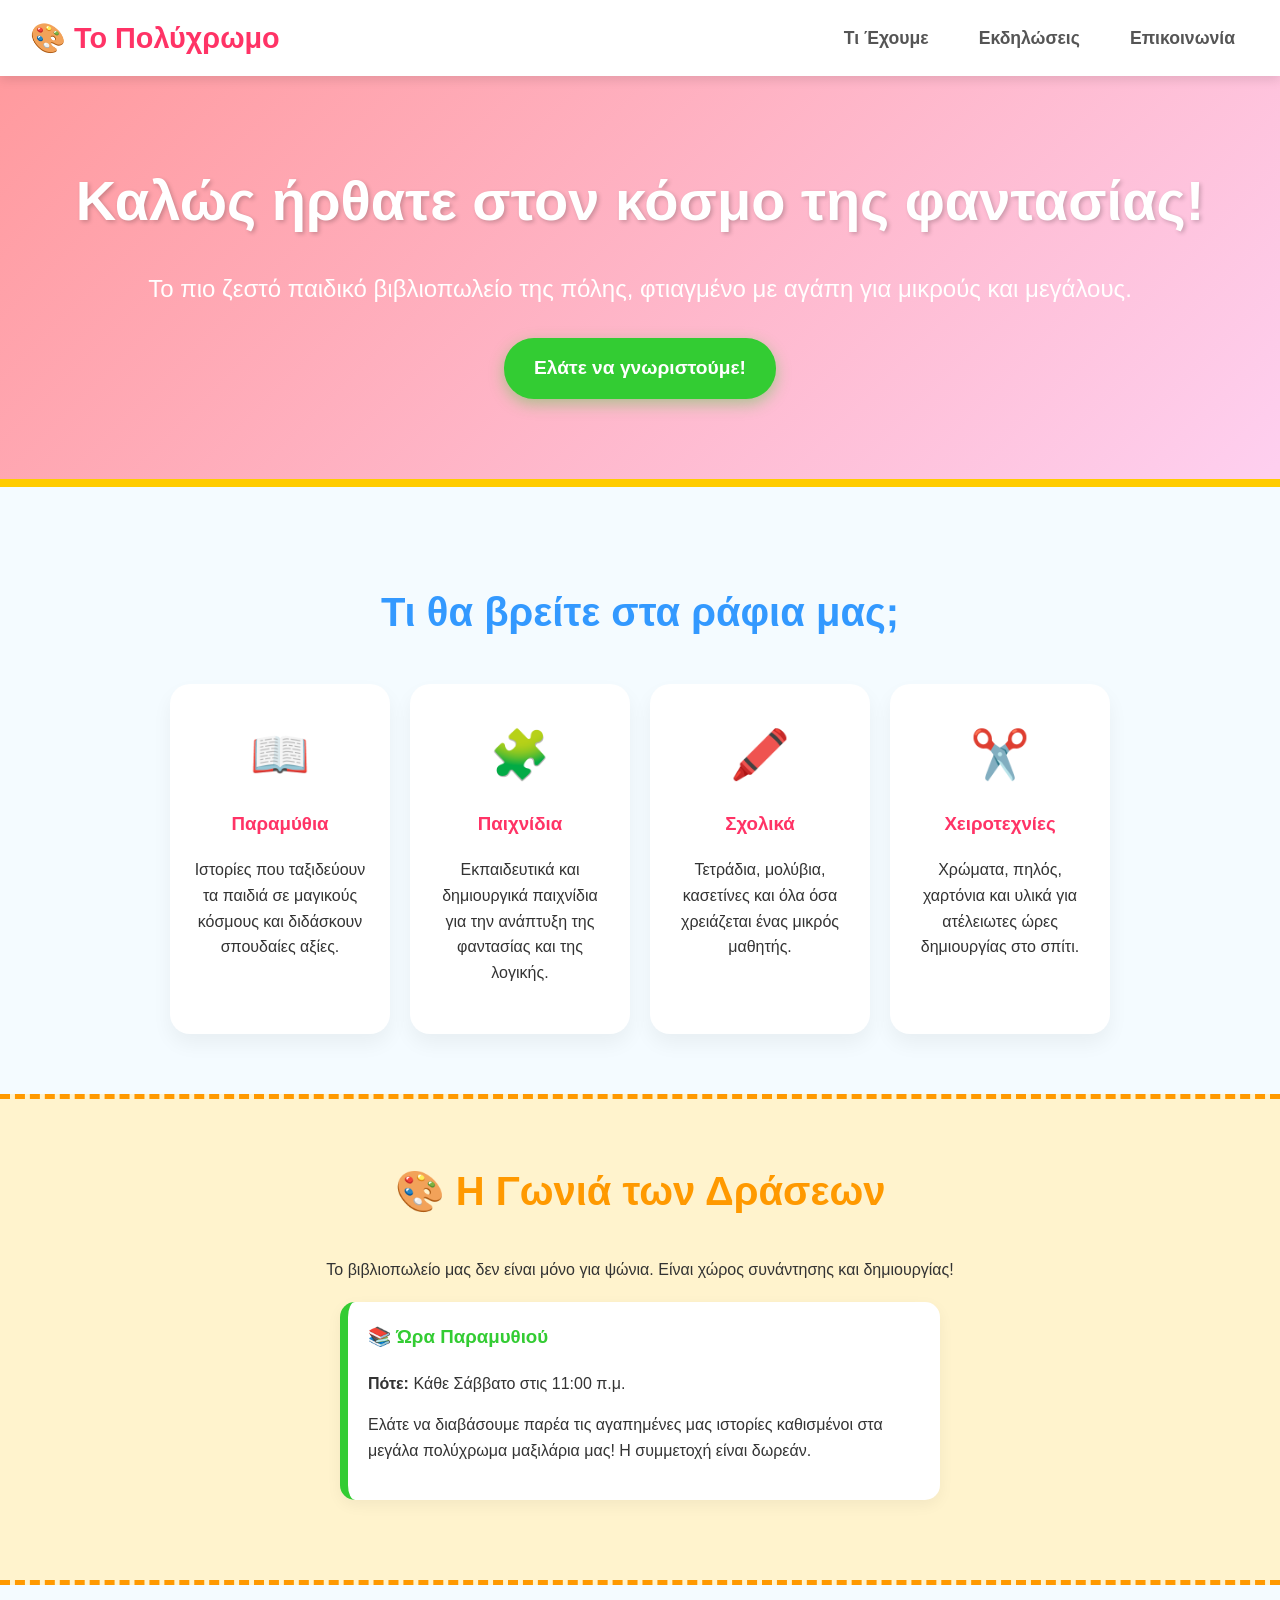
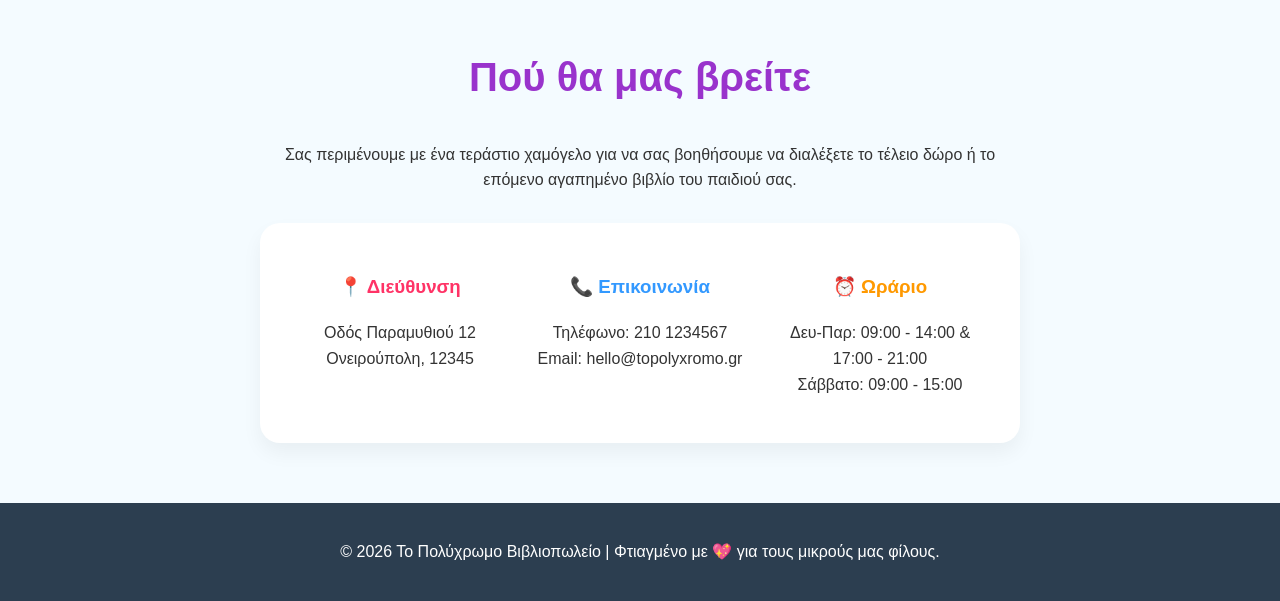
==== index.html @ a6769ed2 "Add files via upload" ====
<!DOCTYPE html>
<html lang="el">
<head>
    <meta charset="UTF-8">
    <meta name="viewport" content="width=device-width, initial-scale=1.0">
    <title>Το Πολύχρωμο - Ο Κόσμος του Παιδικού Βιβλίου</title>
    <style>
        /* --- Βασικές Ρυθμίσεις για όλες τις συσκευές --- */
        * {
            box-sizing: border-box; /* 2. Αποτρέπει τα στοιχεία από το να "ξεχειλώνουν" δεξιά λόγω padding */
        }

        html {
            scroll-behavior: smooth; /* Ομαλό σκρολάρισμα στα links */
        }
        
        body {
            font-family: 'Comic Sans MS', 'Chalkboard SE', sans-serif;
            background-color: #f4fbff;
            color: #333;
            margin: 0;
            padding: 0;
            line-height: 1.6;
        }

        /* --- Μενού Πλοήγησης (Sticky) --- */
        nav {
            background-color: #ffffff;
            padding: 15px 30px;
            display: flex;
            justify-content: space-between;
            align-items: center;
            box-shadow: 0 4px 10px rgba(0,0,0,0.1);
            position: sticky;
            top: 0;
            z-index: 1000;
        }

        .logo {
            font-size: 1.8em;
            font-weight: bold;
            color: #ff3366;
            text-decoration: none;
        }

        .nav-links {
            display: flex;
            gap: 20px;
            list-style: none;
            margin: 0;
            padding: 0;
        }

        .nav-links a {
            text-decoration: none;
            color: #555;
            font-size: 1.1em;
            font-weight: bold;
            padding: 8px 15px;
            border-radius: 20px;
            transition: all 0.3s ease;
        }

        .nav-links a:hover {
            background-color: #ffcc00;
            color: #fff;
            transform: translateY(-2px);
        }

        /* --- Κεντρική Οθόνη (Hero Section) --- */
        .hero {
            background: linear-gradient(135deg, #ff9a9e 0%, #fecfef 99%, #fecfef 100%);
            text-align: center;
            padding: 80px 20px;
            border-bottom: 8px solid #ffcc00;
        }

        .hero h1 {
            font-size: 3.5em;
            color: #fff;
            text-shadow: 2px 2px 4px rgba(0,0,0,0.2);
            margin-bottom: 10px;
            margin-top: 0;
        }

        .hero p {
            font-size: 1.5em;
            color: #fff;
            margin-bottom: 30px;
        }

        .btn {
            background-color: #33cc33;
            color: white;
            padding: 15px 30px;
            font-size: 1.2em;
            text-decoration: none;
            border-radius: 30px;
            font-weight: bold;
            box-shadow: 0 5px 15px rgba(51,204,51,0.4);
            transition: 0.3s;
            display: inline-block;
        }

        .btn:hover {
            background-color: #28a428;
            transform: scale(1.05);
        }

        /* --- Ενότητα: Τι θα βρείτε (Grid Cards) --- */
        .services {
            padding: 60px 20px;
            text-align: center;
            max-width: 1000px;
            margin: 0 auto;
        }

        .services h2 {
            font-size: 2.5em;
            color: #3399ff;
            margin-bottom: 40px;
        }

        .cards-container {
            display: flex;
            flex-wrap: wrap;
            gap: 20px;
            justify-content: center;
        }

        .card {
            background: white;
            width: 220px;
            padding: 30px 20px;
            border-radius: 20px;
            box-shadow: 0 10px 20px rgba(0,0,0,0.05);
            border: 3px solid transparent;
            transition: 0.3s;
        }

        .card:hover {
            transform: translateY(-10px);
            border-color: #ffcc00;
        }

        .card .icon {
            font-size: 3em;
            margin-bottom: 15px;
        }

        .card h3 {
            color: #ff3366;
            margin-top: 0;
        }

        /* --- Ενότητα: Εκδηλώσεις --- */
        .events {
            background-color: #fff3cd;
            padding: 60px 20px;
            text-align: center;
            border-top: 5px dashed #ff9900;
            border-bottom: 5px dashed #ff9900;
        }

        .events h2 {
            color: #ff9900;
            font-size: 2.5em;
            margin-top: 0;
        }

        .event-box {
            background: white;
            max-width: 600px;
            margin: 20px auto;
            padding: 20px;
            border-radius: 15px;
            border-left: 8px solid #33cc33;
            text-align: left;
            box-shadow: 0 5px 15px rgba(0,0,0,0.05);
        }

        /* --- Επικοινωνία --- */
        .contact {
            padding: 60px 20px;
            text-align: center;
            max-width: 800px;
            margin: 0 auto;
        }

        .contact h2 {
            color: #9933cc;
            font-size: 2.5em;
            margin-top: 0;
        }

        .info-grid {
            display: flex;
            flex-wrap: wrap;
            gap: 20px;
            justify-content: space-around;
            margin-top: 30px;
            background: white;
            padding: 30px;
            border-radius: 20px;
            box-shadow: 0 10px 20px rgba(0,0,0,0.05);
        }

        .info-item {
            flex: 1;
            min-width: 200px;
        }

        footer {
            background-color: #2c3e50;
            color: white;
            text-align: center;
            padding: 20px;
        }


        /* ==========================================================================
           3. ΟΙ ΚΑΝΟΝΕΣ RESPONSIVE (Για οθόνες κινητών έως 768px φάρδος)
           ========================================================================== */
        @media (max-width: 768px) {
            /* Το μενού γίνεται κάθετο για να μη στριμώχνεται */
            nav {
                flex-direction: column;
                gap: 15px;
                padding: 15px 10px;
            }

            .nav-links {
                flex-wrap: wrap; /* Αν δεν χωράνε στην ίδια σειρά, σπάνε ομαλά */
                justify-content: center;
                width: 100%;
                gap: 10px;
            }

            .nav-links a {
                padding: 6px 12px;
                font-size: 1em;
            }

            /* Μειώνουμε λίγο τα τεράστια γράμματα για να μη σπάνε άσχημα οι λέξεις */
            .hero h1 {
                font-size: 2.2em;
            }

            .hero p {
                font-size: 1.2em;
            }

            .services h2, .events h2, .contact h2 {
                font-size: 2em;
            }

            /* Οι κάρτες μεγαλώνουν ελαφρώς για να πιάνουν ωραία το χώρο στην οθόνη του κινητού */
            .card {
                width: 100%;
                max-width: 280px;
            }

            /* Τα στοιχεία επικοινωνίας μπαίνουν το ένα κάτω από το άλλο αντί για δίπλα-δίπλα */
            .info-grid {
                flex-direction: column;
                gap: 30px;
                text-align: center;
            }
        }
    </style>
</head>
<body>

    <nav>
        <a href="#" class="logo">🎨 Το Πολύχρωμο</a>
        <ul class="nav-links">
            <li><a href="#products">Τι Έχουμε</a></li>
            <li><a href="#events">Εκδηλώσεις</a></li>
            <li><a href="#contact">Επικοινωνία</a></li>
        </ul>
    </nav>

    <header class="hero">
        <h1>Καλώς ήρθατε στον κόσμο της φαντασίας!</h1>
        <p>Το πιο ζεστό παιδικό βιβλιοπωλείο της πόλης, φτιαγμένο με αγάπη για μικρούς και μεγάλους.</p>
        <a href="#contact" class="btn">Ελάτε να γνωριστούμε!</a>
    </header>

    <section id="products" class="services">
        <h2>Τι θα βρείτε στα ράφια μας;</h2>
        <div class="cards-container">
            <div class="card">
                <div class="icon">📖</div>
                <h3>Παραμύθια</h3>
                <p>Ιστορίες που ταξιδεύουν τα παιδιά σε μαγικούς κόσμους και διδάσκουν σπουδαίες αξίες.</p>
            </div>
            <div class="card">
                <div class="icon">🧩</div>
                <h3>Παιχνίδια</h3>
                <p>Εκπαιδευτικά και δημιουργικά παιχνίδια για την ανάπτυξη της φαντασίας και της λογικής.</p>
            </div>
            <div class="card">
                <div class="icon">🖍️</div>
                <h3>Σχολικά</h3>
                <p>Τετράδια, μολύβια, κασετίνες και όλα όσα χρειάζεται ένας μικρός μαθητής.</p>
            </div>
            <div class="card">
                <div class="icon">✂️</div>
                <h3>Χειροτεχνίες</h3>
                <p>Χρώματα, πηλός, χαρτόνια και υλικά για ατέλειωτες ώρες δημιουργίας στο σπίτι.</p>
            </div>
        </div>
    </section>

    <section id="events" class="events">
        <h2>🎨 Η Γωνιά των Δράσεων</h2>
        <p>Το βιβλιοπωλείο μας δεν είναι μόνο για ψώνια. Είναι χώρος συνάντησης και δημιουργίας!</p>
        
        <div class="event-box">
            <h3 style="color: #33cc33; margin-top: 0;">📚 Ώρα Παραμυθιού</h3>
            <p><strong>Πότε:</strong> Κάθε Σάββατο στις 11:00 π.μ.</p>
            <p>Ελάτε να διαβάσουμε παρέα τις αγαπημένες μας ιστορίες καθισμένοι στα μεγάλα πολύχρωμα μαξιλάρια μας! Η συμμετοχή είναι δωρεάν.</p>
        </div>
    </section>

    <section id="contact" class="contact">
        <h2>Πού θα μας βρείτε</h2>
        <p>Σας περιμένουμε με ένα τεράστιο χαμόγελο για να σας βοηθήσουμε να διαλέξετε το τέλειο δώρο ή το επόμενο αγαπημένο βιβλίο του παιδιού σας.</p>
        
        <div class="info-grid">
            <div class="info-item">
                <h3 style="color: #ff3366;">📍 Διεύθυνση</h3>
                <p>Οδός Παραμυθιού 12<br>Ονειρούπολη, 12345</p>
            </div>
            <div class="info-item">
                <h3 style="color: #3399ff;">📞 Επικοινωνία</h3>
                <p>Τηλέφωνο: 210 1234567<br>Email: hello@topolyxromo.gr</p>
            </div>
            <div class="info-item">
                <h3 style="color: #ff9900;">⏰ Ωράριο</h3>
                <p>Δευ-Παρ: 09:00 - 14:00 & 17:00 - 21:00<br>Σάββατο: 09:00 - 15:00</p>
            </div>
        </div>
    </section>

    <footer>
        <p>© 2026 Το Πολύχρωμο Βιβλιοπωλείο | Φτιαγμένο με 💖 για τους μικρούς μας φίλους.</p>
    </footer>

</body>
</html>
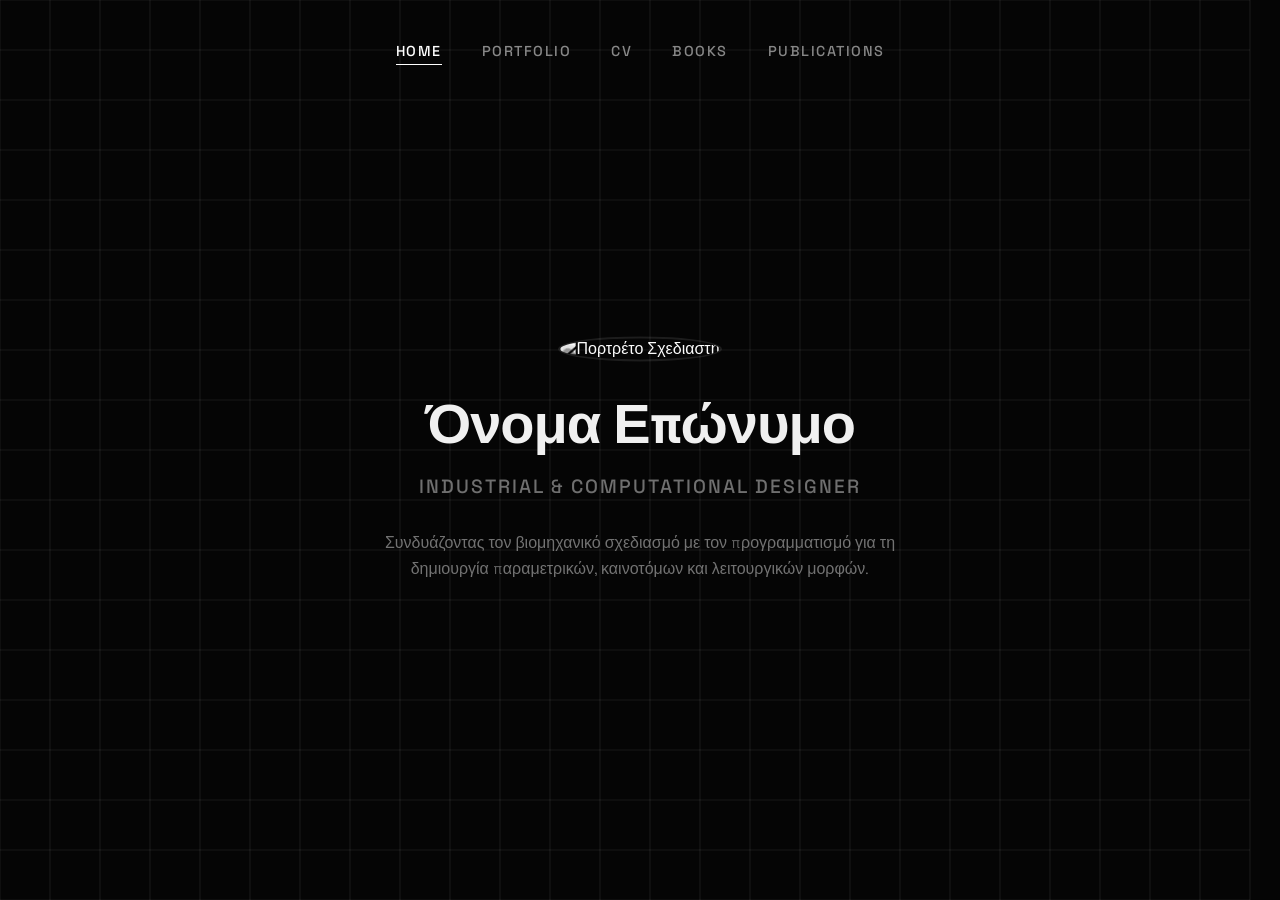
==== commit f052e39f: "Add files via upload" ====
--- a/index.html
+++ b/index.html
@@ -3,349 +3,39 @@
 <head>
     <meta charset="UTF-8">
     <meta name="viewport" content="width=device-width, initial-scale=1.0">
-    <title>Το Πολύχρωμο - Ο Κόσμος του Παιδικού Βιβλίου</title>
-    <style>
-        /* --- Βασικές Ρυθμίσεις για όλες τις συσκευές --- */
-        * {
-            box-sizing: border-box; /* 2. Αποτρέπει τα στοιχεία από το να "ξεχειλώνουν" δεξιά λόγω padding */
-        }
-
-        html {
-            scroll-behavior: smooth; /* Ομαλό σκρολάρισμα στα links */
-        }
-        
-        body {
-            font-family: 'Comic Sans MS', 'Chalkboard SE', sans-serif;
-            background-color: #f4fbff;
-            color: #333;
-            margin: 0;
-            padding: 0;
-            line-height: 1.6;
-        }
-
-        /* --- Μενού Πλοήγησης (Sticky) --- */
-        nav {
-            background-color: #ffffff;
-            padding: 15px 30px;
-            display: flex;
-            justify-content: space-between;
-            align-items: center;
-            box-shadow: 0 4px 10px rgba(0,0,0,0.1);
-            position: sticky;
-            top: 0;
-            z-index: 1000;
-        }
-
-        .logo {
-            font-size: 1.8em;
-            font-weight: bold;
-            color: #ff3366;
-            text-decoration: none;
-        }
-
-        .nav-links {
-            display: flex;
-            gap: 20px;
-            list-style: none;
-            margin: 0;
-            padding: 0;
-        }
-
-        .nav-links a {
-            text-decoration: none;
-            color: #555;
-            font-size: 1.1em;
-            font-weight: bold;
-            padding: 8px 15px;
-            border-radius: 20px;
-            transition: all 0.3s ease;
-        }
-
-        .nav-links a:hover {
-            background-color: #ffcc00;
-            color: #fff;
-            transform: translateY(-2px);
-        }
-
-        /* --- Κεντρική Οθόνη (Hero Section) --- */
-        .hero {
-            background: linear-gradient(135deg, #ff9a9e 0%, #fecfef 99%, #fecfef 100%);
-            text-align: center;
-            padding: 80px 20px;
-            border-bottom: 8px solid #ffcc00;
-        }
-
-        .hero h1 {
-            font-size: 3.5em;
-            color: #fff;
-            text-shadow: 2px 2px 4px rgba(0,0,0,0.2);
-            margin-bottom: 10px;
-            margin-top: 0;
-        }
-
-        .hero p {
-            font-size: 1.5em;
-            color: #fff;
-            margin-bottom: 30px;
-        }
-
-        .btn {
-            background-color: #33cc33;
-            color: white;
-            padding: 15px 30px;
-            font-size: 1.2em;
-            text-decoration: none;
-            border-radius: 30px;
-            font-weight: bold;
-            box-shadow: 0 5px 15px rgba(51,204,51,0.4);
-            transition: 0.3s;
-            display: inline-block;
-        }
-
-        .btn:hover {
-            background-color: #28a428;
-            transform: scale(1.05);
-        }
-
-        /* --- Ενότητα: Τι θα βρείτε (Grid Cards) --- */
-        .services {
-            padding: 60px 20px;
-            text-align: center;
-            max-width: 1000px;
-            margin: 0 auto;
-        }
-
-        .services h2 {
-            font-size: 2.5em;
-            color: #3399ff;
-            margin-bottom: 40px;
-        }
-
-        .cards-container {
-            display: flex;
-            flex-wrap: wrap;
-            gap: 20px;
-            justify-content: center;
-        }
-
-        .card {
-            background: white;
-            width: 220px;
-            padding: 30px 20px;
-            border-radius: 20px;
-            box-shadow: 0 10px 20px rgba(0,0,0,0.05);
-            border: 3px solid transparent;
-            transition: 0.3s;
-        }
-
-        .card:hover {
-            transform: translateY(-10px);
-            border-color: #ffcc00;
-        }
-
-        .card .icon {
-            font-size: 3em;
-            margin-bottom: 15px;
-        }
-
-        .card h3 {
-            color: #ff3366;
-            margin-top: 0;
-        }
-
-        /* --- Ενότητα: Εκδηλώσεις --- */
-        .events {
-            background-color: #fff3cd;
-            padding: 60px 20px;
-            text-align: center;
-            border-top: 5px dashed #ff9900;
-            border-bottom: 5px dashed #ff9900;
-        }
-
-        .events h2 {
-            color: #ff9900;
-            font-size: 2.5em;
-            margin-top: 0;
-        }
-
-        .event-box {
-            background: white;
-            max-width: 600px;
-            margin: 20px auto;
-            padding: 20px;
-            border-radius: 15px;
-            border-left: 8px solid #33cc33;
-            text-align: left;
-            box-shadow: 0 5px 15px rgba(0,0,0,0.05);
-        }
-
-        /* --- Επικοινωνία --- */
-        .contact {
-            padding: 60px 20px;
-            text-align: center;
-            max-width: 800px;
-            margin: 0 auto;
-        }
-
-        .contact h2 {
-            color: #9933cc;
-            font-size: 2.5em;
-            margin-top: 0;
-        }
-
-        .info-grid {
-            display: flex;
-            flex-wrap: wrap;
-            gap: 20px;
-            justify-content: space-around;
-            margin-top: 30px;
-            background: white;
-            padding: 30px;
-            border-radius: 20px;
-            box-shadow: 0 10px 20px rgba(0,0,0,0.05);
-        }
-
-        .info-item {
-            flex: 1;
-            min-width: 200px;
-        }
-
-        footer {
-            background-color: #2c3e50;
-            color: white;
-            text-align: center;
-            padding: 20px;
-        }
-
-
-        /* ==========================================================================
-           3. ΟΙ ΚΑΝΟΝΕΣ RESPONSIVE (Για οθόνες κινητών έως 768px φάρδος)
-           ========================================================================== */
-        @media (max-width: 768px) {
-            /* Το μενού γίνεται κάθετο για να μη στριμώχνεται */
-            nav {
-                flex-direction: column;
-                gap: 15px;
-                padding: 15px 10px;
-            }
-
-            .nav-links {
-                flex-wrap: wrap; /* Αν δεν χωράνε στην ίδια σειρά, σπάνε ομαλά */
-                justify-content: center;
-                width: 100%;
-                gap: 10px;
-            }
-
-            .nav-links a {
-                padding: 6px 12px;
-                font-size: 1em;
-            }
-
-            /* Μειώνουμε λίγο τα τεράστια γράμματα για να μη σπάνε άσχημα οι λέξεις */
-            .hero h1 {
-                font-size: 2.2em;
-            }
-
-            .hero p {
-                font-size: 1.2em;
-            }
-
-            .services h2, .events h2, .contact h2 {
-                font-size: 2em;
-            }
-
-            /* Οι κάρτες μεγαλώνουν ελαφρώς για να πιάνουν ωραία το χώρο στην οθόνη του κινητού */
-            .card {
-                width: 100%;
-                max-width: 280px;
-            }
-
-            /* Τα στοιχεία επικοινωνίας μπαίνουν το ένα κάτω από το άλλο αντί για δίπλα-δίπλα */
-            .info-grid {
-                flex-direction: column;
-                gap: 30px;
-                text-align: center;
-            }
-        }
-    </style>
+    <title>Industrial & Computational Designer</title>
+    <link rel="stylesheet" href="style.css">
+    <link href="https://fonts.googleapis.com/css2?family=Space+Grotesk:wght@300;500;700&display=swap" rel="stylesheet">
 </head>
 <body>
 
-    <nav>
-        <a href="#" class="logo">🎨 Το Πολύχρωμο</a>
-        <ul class="nav-links">
-            <li><a href="#products">Τι Έχουμε</a></li>
-            <li><a href="#events">Εκδηλώσεις</a></li>
-            <li><a href="#contact">Επικοινωνία</a></li>
+    <canvas id="bg-canvas"></canvas>
+    
+    <nav class="top-nav">
+        <ul>
+            <li><a href="index.html" class="active">Home</a></li>
+            <li><a href="portfolio.html">Portfolio</a></li>
+            <li><a href="cv.html">CV</a></li>
+            <li><a href="books.html">Books</a></li>
+            <li><a href="Publications.html">Publications</a></li>
         </ul>
     </nav>
+    
+    <main class="hero">
+        <div class="hero-content">
+            <div class="image-container">
+                <img src="profile.jpg" alt="Πορτρέτο Σχεδιαστή" class="profile-img">
+            </div>
+            <h1 class="name">Όνομα Επώνυμο</h1>
+            <p class="title">Industrial & Computational Designer</p>
+            <p class="description">
+                Συνδυάζοντας τον βιομηχανικό σχεδιασμό με τον προγραμματισμό για τη δημιουργία 
+                παραμετρικών, καινοτόμων και λειτουργικών μορφών.
+            </p>
+        </div>
+    </main>
 
-    <header class="hero">
-        <h1>Καλώς ήρθατε στον κόσμο της φαντασίας!</h1>
-        <p>Το πιο ζεστό παιδικό βιβλιοπωλείο της πόλης, φτιαγμένο με αγάπη για μικρούς και μεγάλους.</p>
-        <a href="#contact" class="btn">Ελάτε να γνωριστούμε!</a>
-    </header>
-
-    <section id="products" class="services">
-        <h2>Τι θα βρείτε στα ράφια μας;</h2>
-        <div class="cards-container">
-            <div class="card">
-                <div class="icon">📖</div>
-                <h3>Παραμύθια</h3>
-                <p>Ιστορίες που ταξιδεύουν τα παιδιά σε μαγικούς κόσμους και διδάσκουν σπουδαίες αξίες.</p>
-            </div>
-            <div class="card">
-                <div class="icon">🧩</div>
-                <h3>Παιχνίδια</h3>
-                <p>Εκπαιδευτικά και δημιουργικά παιχνίδια για την ανάπτυξη της φαντασίας και της λογικής.</p>
-            </div>
-            <div class="card">
-                <div class="icon">🖍️</div>
-                <h3>Σχολικά</h3>
-                <p>Τετράδια, μολύβια, κασετίνες και όλα όσα χρειάζεται ένας μικρός μαθητής.</p>
-            </div>
-            <div class="card">
-                <div class="icon">✂️</div>
-                <h3>Χειροτεχνίες</h3>
-                <p>Χρώματα, πηλός, χαρτόνια και υλικά για ατέλειωτες ώρες δημιουργίας στο σπίτι.</p>
-            </div>
-        </div>
-    </section>
-
-    <section id="events" class="events">
-        <h2>🎨 Η Γωνιά των Δράσεων</h2>
-        <p>Το βιβλιοπωλείο μας δεν είναι μόνο για ψώνια. Είναι χώρος συνάντησης και δημιουργίας!</p>
-        
-        <div class="event-box">
-            <h3 style="color: #33cc33; margin-top: 0;">📚 Ώρα Παραμυθιού</h3>
-            <p><strong>Πότε:</strong> Κάθε Σάββατο στις 11:00 π.μ.</p>
-            <p>Ελάτε να διαβάσουμε παρέα τις αγαπημένες μας ιστορίες καθισμένοι στα μεγάλα πολύχρωμα μαξιλάρια μας! Η συμμετοχή είναι δωρεάν.</p>
-        </div>
-    </section>
-
-    <section id="contact" class="contact">
-        <h2>Πού θα μας βρείτε</h2>
-        <p>Σας περιμένουμε με ένα τεράστιο χαμόγελο για να σας βοηθήσουμε να διαλέξετε το τέλειο δώρο ή το επόμενο αγαπημένο βιβλίο του παιδιού σας.</p>
-        
-        <div class="info-grid">
-            <div class="info-item">
-                <h3 style="color: #ff3366;">📍 Διεύθυνση</h3>
-                <p>Οδός Παραμυθιού 12<br>Ονειρούπολη, 12345</p>
-            </div>
-            <div class="info-item">
-                <h3 style="color: #3399ff;">📞 Επικοινωνία</h3>
-                <p>Τηλέφωνο: 210 1234567<br>Email: hello@topolyxromo.gr</p>
-            </div>
-            <div class="info-item">
-                <h3 style="color: #ff9900;">⏰ Ωράριο</h3>
-                <p>Δευ-Παρ: 09:00 - 14:00 & 17:00 - 21:00<br>Σάββατο: 09:00 - 15:00</p>
-            </div>
-        </div>
-    </section>
-
-    <footer>
-        <p>© 2026 Το Πολύχρωμο Βιβλιοπωλείο | Φτιαγμένο με 💖 για τους μικρούς μας φίλους.</p>
-    </footer>
-
+    <script src="https://cdnjs.cloudflare.com/ajax/libs/gsap/3.12.2/gsap.min.js"></script>
+    <script src="script.js"></script>
 </body>
 </html>
--- a/style.css
+++ b/style.css
@@ -0,0 +1,248 @@
+/* Βασική επαναφορά και ρυθμίσεις */
+* {
+    margin: 0;
+    padding: 0;
+    box-sizing: border-box;
+}
+
+body, html {
+    width: 100%;
+    height: 100%;
+    font-family: 'Space Grotesk', sans-serif;
+    background-color: #050505; /* Πολύ σκούρο γκρι/μαύρο */
+    color: #ffffff;
+    overflow: hidden; /* Κρύβουμε τις μπάρες κύλισης για την κεντρική οθόνη */
+}
+
+/* Ρυθμίσεις για τον καμβά του φόντου */
+#bg-canvas {
+    position: absolute;
+    top: 0;
+    left: 0;
+    width: 100%;
+    height: 100%;
+    z-index: 1; /* Πίσω από το περιεχόμενο */
+    pointer-events: none; /* Επιτρέπει στα κλικ να περνούν από μέσα του */
+}
+
+/* Κεντράρισμα του περιεχομένου */
+.hero {
+    position: relative;
+    width: 100%;
+    height: 100vh;
+    display: flex;
+    justify-content: center;
+    align-items: center;
+    z-index: 2; /* Μπροστά από τον καμβά */
+    text-align: center;
+}
+
+.hero-content {
+    max-width: 600px;
+    padding: 20px;
+}
+
+/* Στυλ φωτογραφίας */
+.image-container {
+    margin-bottom: 25px;
+}
+
+.profile-img {
+    width: 180px;
+    height: 180px;
+    border-radius: 50%;
+    object-fit: cover;
+    filter: grayscale(100%) contrast(1.2);
+    transition: all 0.5s ease;
+    border: 2px solid rgba(255, 255, 255, 0.1);
+}
+
+/* Εφέ στη φωτογραφία όταν περνάει το ποντίκι */
+.profile-img:hover {
+    filter: grayscale(0%);
+    transform: scale(1.05);
+    border-color: #ffffff;
+    box-shadow: 0 0 30px rgba(255, 255, 255, 0.2);
+}
+
+/* Τυπογραφία */
+.name {
+    font-size: 3.5rem;
+    font-weight: 700;
+    letter-spacing: -1px;
+    margin-bottom: 10px;
+}
+
+.title {
+    font-size: 1.2rem;
+    font-weight: 500;
+    color: #888888;
+    margin-bottom: 20px;
+    text-transform: uppercase;
+    letter-spacing: 2px;
+}
+
+.description {
+    font-size: 1rem;
+    font-weight: 300;
+    line-height: 1.6;
+    color: #cccccc;
+}
+
+/* --- Μενού Πλοήγησης (Top Nav) --- */
+.top-nav {
+    position: absolute;
+    top: 0;
+    left: 0;
+    width: 100%;
+    padding: 40px 0;
+    z-index: 10; /* Πάνω από τον καμβά και το περιεχόμενο */
+    display: flex;
+    justify-content: center;
+}
+
+.top-nav ul {
+    list-style: none;
+    display: flex;
+    flex-wrap: wrap; /* Σε περίπτωση μικρής οθόνης να μην κόβεται */
+    justify-content: center;
+    gap: 40px; /* Κενό ανάμεσα στις καρτέλες */
+}
+
+.top-nav a {
+    text-decoration: none;
+    color: #888888;
+    font-size: 0.9rem;
+    font-weight: 500;
+    text-transform: uppercase;
+    letter-spacing: 1.5px;
+    transition: all 0.3s ease;
+    padding-bottom: 5px;
+    position: relative;
+}
+
+/* Εφέ Hover και Active κατάστασης */
+.top-nav a:hover,
+.top-nav a.active {
+    color: #ffffff;
+}
+
+/* Μικρή γραμμή που εμφανίζεται από κάτω στο hover */
+.top-nav a::after {
+    content: '';
+    position: absolute;
+    width: 0;
+    height: 1px;
+    bottom: 0;
+    left: 50%;
+    background-color: #ffffff;
+    transition: all 0.3s ease;
+    transform: translateX(-50%);
+}
+
+.top-nav a:hover::after,
+.top-nav a.active::after {
+    width: 100%;
+}
+
+
+/* --- Σελίδες Περιεχομένου (Publications, CV, κλπ) --- */
+.content-page {
+    position: relative;
+    width: 100%;
+    height: 100vh;
+    z-index: 2;
+    overflow-y: auto; /* Επιτρέπει το σκρολάρισμα προς τα κάτω */
+    padding-top: 140px; /* Χώρος πάνω για να μην κρύβονται από το μενού */
+    padding-bottom: 80px;
+}
+
+/* Για να κρύψουμε την μπάρα κύλισης αν θέλουμε πιο καθαρό look (προαιρετικό) */
+.content-page::-webkit-scrollbar {
+    display: none;
+}
+.content-page {
+    -ms-overflow-style: none;  
+    scrollbar-width: none;  
+}
+
+.content-container {
+    max-width: 750px;
+    margin: 0 auto;
+    padding: 0 20px;
+    text-align: left; /* Στοίχιση αριστερά για πιο ευανάγνωστο κείμενο */
+}
+
+.page-title {
+    font-size: 2.5rem;
+    margin-bottom: 50px;
+    text-align: center;
+    letter-spacing: -1px;
+}
+
+.pub-category {
+    margin-bottom: 50px;
+}
+
+.pub-category h2 {
+    font-size: 1.4rem;
+    color: #ffffff;
+    border-bottom: 1px solid rgba(255, 255, 255, 0.15);
+    padding-bottom: 10px;
+    margin-bottom: 25px;
+    font-weight: 500;
+    letter-spacing: 1px;
+    text-transform: uppercase;
+}
+
+.pub-list {
+    list-style: none;
+    padding: 0;
+}
+
+.pub-list li {
+    margin-bottom: 25px;
+    color: #cccccc;
+    font-size: 0.95rem;
+    line-height: 1.6;
+    font-weight: 300;
+}
+
+.pub-list strong {
+    color: #ffffff;
+    font-size: 1.1rem;
+    font-weight: 500;
+}
+
+.pub-link {
+    color: #888888;
+    text-decoration: none;
+    font-size: 0.85rem;
+    font-weight: 500;
+    transition: color 0.3s ease;
+    display: inline-block;
+    margin-top: 5px;
+}
+
+.pub-link:hover {
+    color: #ffffff;
+}
+
+/* --- Γενικές ρυθμίσεις για τις νέες λευκές σελίδες --- */
+.content-page {
+    position: relative;
+    width: 100%;
+    height: 100vh;
+    z-index: 2;
+    overflow-y: auto;
+    padding-top: 140px;
+    padding-bottom: 80px;
+}
+
+/* Απόκρυψη scrollbar για αισθητική */
+.content-page::-webkit-scrollbar { display: none; }
+
+CSS
+@view-transition {
+    navigation: auto;
+}
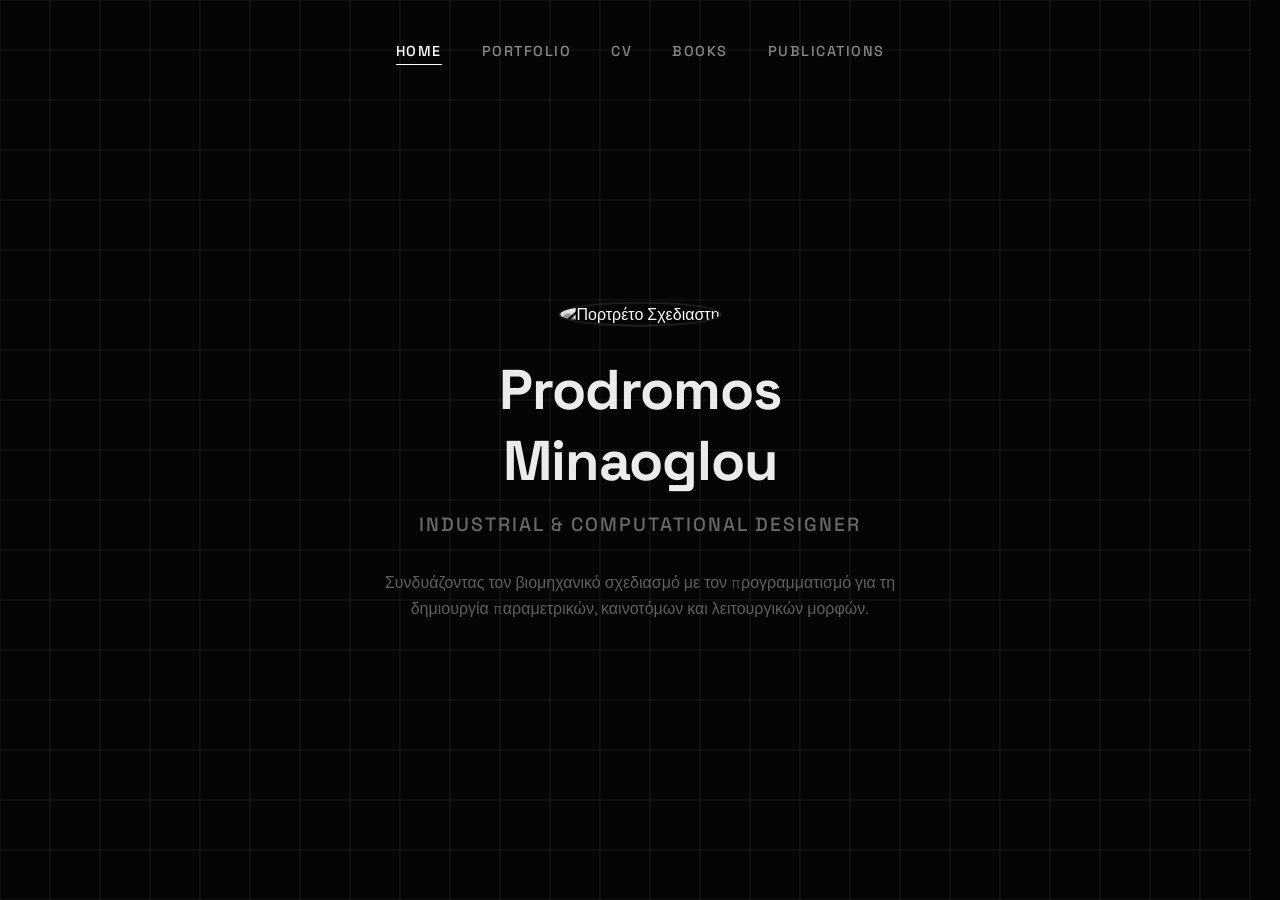
==== commit a78850a1: "Add files via upload" ====
--- a/index.html
+++ b/index.html
@@ -8,6 +8,14 @@
     <link href="https://fonts.googleapis.com/css2?family=Space+Grotesk:wght@300;500;700&display=swap" rel="stylesheet">
 </head>
 <body>
+    <script>
+        // Διαβάζουμε το χρώμα της προηγούμενης σελίδας
+        if (sessionStorage.getItem('themeOrigin') === 'light') {
+            document.body.classList.add('animate-bg-dark');
+        }
+        // Θέτουμε τη τρέχουσα σελίδα ως dark για τα επόμενα κλικ
+        sessionStorage.setItem('themeOrigin', 'dark');
+    </script>
 
     <canvas id="bg-canvas"></canvas>
     
@@ -24,9 +32,9 @@
     <main class="hero">
         <div class="hero-content">
             <div class="image-container">
-                <img src="profile.jpg" alt="Πορτρέτο Σχεδιαστή" class="profile-img">
+                <img src="https://i.postimg.cc/9f5CxN77/Screenshot-6.png" alt="Πορτρέτο Σχεδιαστή" class="profile-img">
             </div>
-            <h1 class="name">Όνομα Επώνυμο</h1>
+            <h1 class="name">Prodromos Minaoglou</h1>
             <p class="title">Industrial & Computational Designer</p>
             <p class="description">
                 Συνδυάζοντας τον βιομηχανικό σχεδιασμό με τον προγραμματισμό για τη δημιουργία 
--- a/style.css
+++ b/style.css
@@ -245,4 +245,14 @@
 CSS
 @view-transition {
     navigation: auto;
+}
+
+
+@keyframes morphToBlack {
+    0% { background-color: #ffffff; color: #050505; }
+    100% { background-color: #050505; color: #ffffff; }
+}
+
+.animate-bg-dark {
+    animation: morphToBlack 2s ease-in-out forwards;
 }
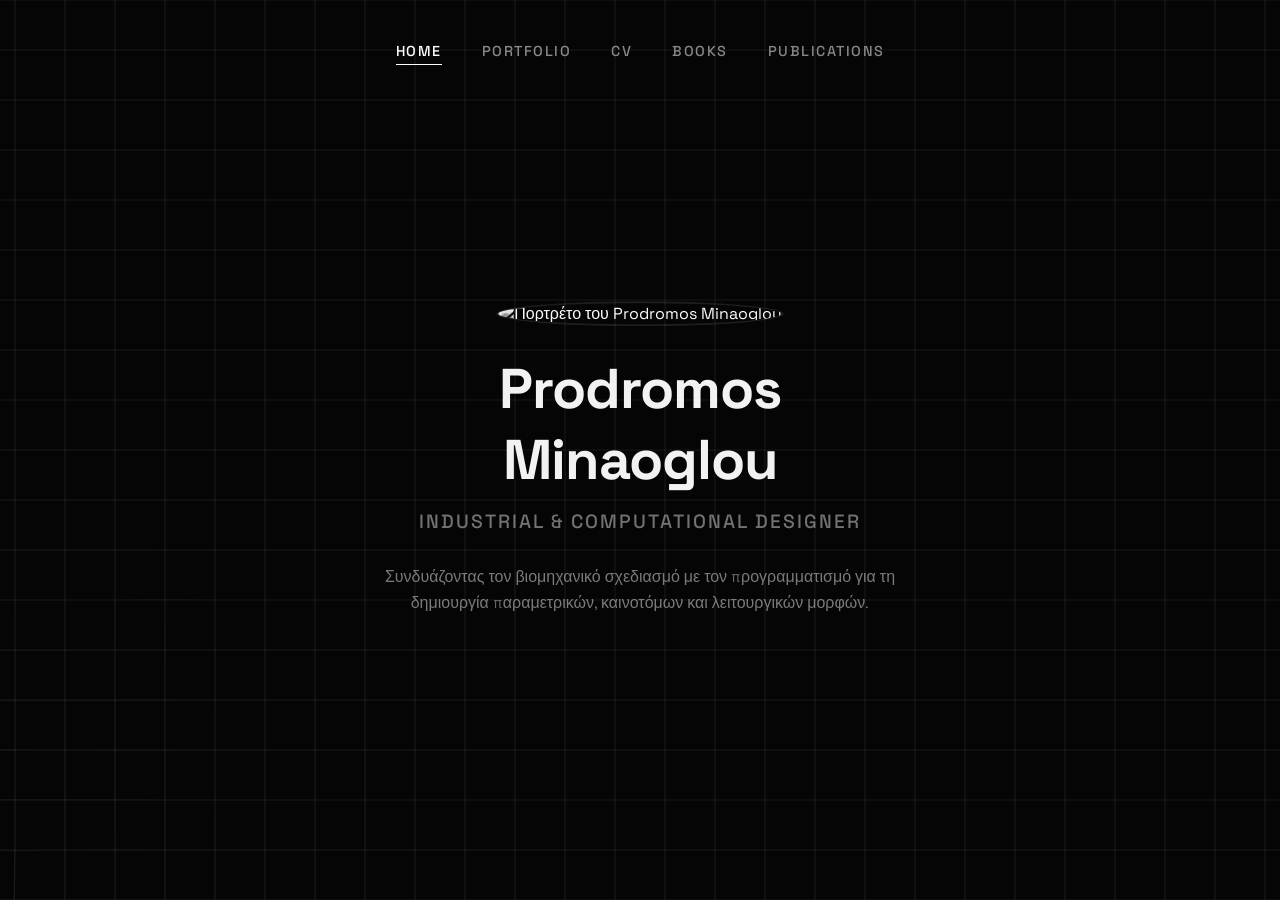
==== commit efd19ce5: "Add files via upload" ====
--- a/index.html
+++ b/index.html
@@ -3,23 +3,21 @@
 <head>
     <meta charset="UTF-8">
     <meta name="viewport" content="width=device-width, initial-scale=1.0">
-    <title>Industrial & Computational Designer</title>
+    <meta name="description" content="Prodromos Minaoglou - Industrial & Computational Designer Portfolio">
+    <title>Industrial & Computational Designer | Home</title>
+    
+    <link rel="preconnect" href="https://fonts.googleapis.com">
+    <link rel="preconnect" href="https://fonts.gstatic.com" crossorigin>
+    <link href="https://fonts.googleapis.com/css2?family=Space+Grotesk:wght@300;500;700&display=swap" rel="stylesheet">
+    
     <link rel="stylesheet" href="style.css">
-    <link href="https://fonts.googleapis.com/css2?family=Space+Grotesk:wght@300;500;700&display=swap" rel="stylesheet">
 </head>
-<body>
-    <script>
-        // Διαβάζουμε το χρώμα της προηγούμενης σελίδας
-        if (sessionStorage.getItem('themeOrigin') === 'light') {
-            document.body.classList.add('animate-bg-dark');
-        }
-        // Θέτουμε τη τρέχουσα σελίδα ως dark για τα επόμενα κλικ
-        sessionStorage.setItem('themeOrigin', 'dark');
-    </script>
 
+<body data-theme="dark">
+    
     <canvas id="bg-canvas"></canvas>
     
-    <nav class="top-nav">
+    <nav class="top-nav" aria-label="Κεντρική Πλοήγηση">
         <ul>
             <li><a href="index.html" class="active">Home</a></li>
             <li><a href="portfolio.html">Portfolio</a></li>
@@ -32,10 +30,10 @@
     <main class="hero">
         <div class="hero-content">
             <div class="image-container">
-                <img src="https://i.postimg.cc/9f5CxN77/Screenshot-6.png" alt="Πορτρέτο Σχεδιαστή" class="profile-img">
+                <img src="https://i.postimg.cc/9f5CxN77/Screenshot-6.png" alt="Πορτρέτο του Prodromos Minaoglou" class="profile-img">
             </div>
             <h1 class="name">Prodromos Minaoglou</h1>
-            <p class="title">Industrial & Computational Designer</p>
+            <h2 class="title">Industrial & Computational Designer</h2>
             <p class="description">
                 Συνδυάζοντας τον βιομηχανικό σχεδιασμό με τον προγραμματισμό για τη δημιουργία 
                 παραμετρικών, καινοτόμων και λειτουργικών μορφών.
--- a/style.css
+++ b/style.css
@@ -1,4 +1,32 @@
-/* Βασική επαναφορά και ρυθμίσεις */
+/* ==========================================================================
+   STYLE.CSS - Κεντρικό Αρχείο Εμφάνισης (Refactored)
+   ========================================================================== */
+
+/* 1. CSS VARIABLES (Κεντρικός Έλεγχος Χρωμάτων & Διαστάσεων) */
+:root {
+    /* Σκούρο Θέμα (Default Dark Theme) */
+    --bg-color: #050505;
+    --text-color: #ffffff;
+    --text-grey: #888888;
+    --text-muted: #666666;
+    --accent-line: rgba(255, 255, 255, 0.15);
+    --cv-container-bg: #ffffff;
+    --cv-text-color: #050505;
+    --cv-card-bg: rgba(255, 255, 255, 0.8);
+    --cv-card-border: rgba(0, 0, 0, 0.08);
+    --nav-height: 140px;
+}
+
+/* Ρυθμίσεις για όταν η σελίδα έχει Light Theme */
+body[data-theme="light"] {
+    --bg-color: #ffffff;
+    --text-color: #050505;
+    --text-grey: #555555;
+    --text-muted: #777777;
+    --accent-line: rgba(0, 0, 0, 0.1);
+}
+
+/* 2. RESET & BASE STYLES */
 * {
     margin: 0;
     padding: 0;
@@ -9,125 +37,80 @@
     width: 100%;
     height: 100%;
     font-family: 'Space Grotesk', sans-serif;
-    background-color: #050505; /* Πολύ σκούρο γκρι/μαύρο */
-    color: #ffffff;
-    overflow: hidden; /* Κρύβουμε τις μπάρες κύλισης για την κεντρική οθόνη */
-}
-
-/* Ρυθμίσεις για τον καμβά του φόντου */
+    background-color: var(--bg-color);
+    color: var(--text-color);
+    overflow: hidden; /* Κλειδώνει το scroll στο κυρίως body για να δουλέψει σωστά το εσωτερικό scroll */
+}
+
+/* Καμβάς διαδραστικού φόντου */
 #bg-canvas {
     position: absolute;
     top: 0;
     left: 0;
     width: 100%;
     height: 100%;
-    z-index: 1; /* Πίσω από το περιεχόμενο */
-    pointer-events: none; /* Επιτρέπει στα κλικ να περνούν από μέσα του */
-}
-
-/* Κεντράρισμα του περιεχομένου */
-.hero {
-    position: relative;
-    width: 100%;
-    height: 100vh;
-    display: flex;
-    justify-content: center;
-    align-items: center;
-    z-index: 2; /* Μπροστά από τον καμβά */
-    text-align: center;
-}
-
-.hero-content {
-    max-width: 600px;
-    padding: 20px;
-}
-
-/* Στυλ φωτογραφίας */
-.image-container {
-    margin-bottom: 25px;
-}
-
-.profile-img {
-    width: 180px;
-    height: 180px;
-    border-radius: 50%;
-    object-fit: cover;
-    filter: grayscale(100%) contrast(1.2);
-    transition: all 0.5s ease;
-    border: 2px solid rgba(255, 255, 255, 0.1);
-}
-
-/* Εφέ στη φωτογραφία όταν περνάει το ποντίκι */
-.profile-img:hover {
-    filter: grayscale(0%);
-    transform: scale(1.05);
-    border-color: #ffffff;
-    box-shadow: 0 0 30px rgba(255, 255, 255, 0.2);
-}
-
-/* Τυπογραφία */
-.name {
-    font-size: 3.5rem;
-    font-weight: 700;
-    letter-spacing: -1px;
-    margin-bottom: 10px;
-}
-
-.title {
-    font-size: 1.2rem;
-    font-weight: 500;
-    color: #888888;
-    margin-bottom: 20px;
-    text-transform: uppercase;
-    letter-spacing: 2px;
-}
-
-.description {
-    font-size: 1rem;
-    font-weight: 300;
-    line-height: 1.6;
-    color: #cccccc;
-}
-
-/* --- Μενού Πλοήγησης (Top Nav) --- */
+    z-index: 1;
+    pointer-events: none;
+}
+
+/* 3. TRANSITION ANIMATIONS (Theme Morphing) */
+@keyframes morphToWhite {
+    0% { background-color: #050505; color: #ffffff; }
+    100% { background-color: #ffffff; color: #050505; }
+}
+
+@keyframes morphToBlack {
+    0% { background-color: #ffffff; color: #050505; }
+    100% { background-color: #050505; color: #ffffff; }
+}
+
+.animate-bg {
+    animation: morphToWhite 2s ease-in-out forwards;
+}
+
+.animate-bg-dark {
+    animation: morphToBlack 2s ease-in-out forwards;
+}
+
+/* 4. NAVIGATION BAR (Top Nav) */
 .top-nav {
     position: absolute;
     top: 0;
     left: 0;
     width: 100%;
     padding: 40px 0;
-    z-index: 10; /* Πάνω από τον καμβά και το περιεχόμενο */
+    z-index: 10;
     display: flex;
     justify-content: center;
+    transition: transform 0.3s ease-in-out;
 }
 
 .top-nav ul {
     list-style: none;
     display: flex;
-    flex-wrap: wrap; /* Σε περίπτωση μικρής οθόνης να μην κόβεται */
+    flex-wrap: wrap;
     justify-content: center;
-    gap: 40px; /* Κενό ανάμεσα στις καρτέλες */
+    gap: 40px;
 }
 
 .top-nav a {
     text-decoration: none;
-    color: #888888;
+    color: var(--text-grey);
     font-size: 0.9rem;
     font-weight: 500;
     text-transform: uppercase;
     letter-spacing: 1.5px;
-    transition: all 0.3s ease;
     padding-bottom: 5px;
     position: relative;
-}
-
-/* Εφέ Hover και Active κατάστασης */
+    transition: color 0.3s ease;
+}
+
 .top-nav a:hover,
 .top-nav a.active {
-    color: #ffffff;
-}
-
-/* Μικρή γραμμή που εμφανίζεται από κάτω στο hover */
+    color: var(--text-color);
+}
+
+/* Εφέ γραμμής κάτω από τα links */
 .top-nav a::after {
     content: '';
     position: absolute;
@@ -135,9 +118,9 @@
     height: 1px;
     bottom: 0;
     left: 50%;
-    background-color: #ffffff;
-    transition: all 0.3s ease;
+    background-color: var(--text-color);
     transform: translateX(-50%);
+    transition: width 0.3s ease;
 }
 
 .top-nav a:hover::after,
@@ -145,49 +128,120 @@
     width: 100%;
 }
 
-
-/* --- Σελίδες Περιεχομένου (Publications, CV, κλπ) --- */
+/* 5. ΔΟΜΗ ΣΕΛΙΔΩΝ (Hero & Layouts) */
+.hero {
+    position: relative;
+    width: 100%;
+    height: 100vh;
+    display: flex;
+    justify-content: center;
+    align-items: center;
+    z-index: 2;
+    text-align: center;
+}
+
+.hero-content {
+    max-width: 600px;
+    padding: 20px;
+}
+
 .content-page {
     position: relative;
     width: 100%;
     height: 100vh;
     z-index: 2;
-    overflow-y: auto; /* Επιτρέπει το σκρολάρισμα προς τα κάτω */
-    padding-top: 140px; /* Χώρος πάνω για να μην κρύβονται από το μενού */
+    overflow-y: auto;
+    padding-top: var(--nav-height);
     padding-bottom: 80px;
-}
-
-/* Για να κρύψουμε την μπάρα κύλισης αν θέλουμε πιο καθαρό look (προαιρετικό) */
+    scrollbar-width: none; /* Απόκρυψη scrollbar σε Firefox */
+}
+
 .content-page::-webkit-scrollbar {
-    display: none;
-}
-.content-page {
-    -ms-overflow-style: none;  
-    scrollbar-width: none;  
+    display: none; /* Απόκρυψη scrollbar σε Chrome/Safari */
 }
 
 .content-container {
     max-width: 750px;
     margin: 0 auto;
     padding: 0 20px;
-    text-align: left; /* Στοίχιση αριστερά για πιο ευανάγνωστο κείμενο */
+    text-align: left;
+}
+
+/* 6. ΤΥΠΟΓΡΑΦΙΑ & ΣΤΟΙΧΕΙΑ ΣΕΛΙΔΩΝ */
+.name {
+    font-size: 3.5rem;
+    font-weight: 700;
+    letter-spacing: -1px;
+    margin-bottom: 10px;
+}
+
+.title {
+    font-size: 1.2rem;
+    font-weight: 500;
+    color: var(--text-grey);
+    margin-bottom: 20px;
+    text-transform: uppercase;
+    letter-spacing: 2px;
+}
+
+.description {
+    font-size: 1rem;
+    font-weight: 300;
+    line-height: 1.6;
+    color: #cccccc;
+    transition: color 0.3s ease;
+}
+
+body[data-theme="light"] .description {
+    color: #444444;
 }
 
 .page-title {
     font-size: 2.5rem;
-    margin-bottom: 50px;
+    margin-bottom: 30px;
     text-align: center;
     letter-spacing: -1px;
-}
-
+    font-weight: 700;
+}
+
+.placeholder-text {
+    text-align: center;
+    color: var(--text-muted);
+    font-weight: 300;
+    margin-top: 50px;
+    font-size: 1.1rem;
+}
+
+/* Εικόνα Προφίλ */
+.image-container {
+    margin-bottom: 25px;
+}
+
+.profile-img {
+    width: 180px;
+    height: 180px;
+    border-radius: 50%;
+    object-fit: cover;
+    filter: grayscale(100%) contrast(1.2);
+    border: 2px solid rgba(255, 255, 255, 0.1);
+    transition: all 0.5s ease;
+}
+
+.profile-img:hover {
+    filter: grayscale(0%);
+    transform: scale(1.05);
+    border-color: var(--text-color);
+    box-shadow: 0 0 30px rgba(255, 255, 255, 0.2);
+}
+
+/* 7. ΔΗΜΟΣΙΕΥΣΕΙΣ (Publications) */
 .pub-category {
     margin-bottom: 50px;
 }
 
 .pub-category h2 {
     font-size: 1.4rem;
-    color: #ffffff;
-    border-bottom: 1px solid rgba(255, 255, 255, 0.15);
+    border-bottom: 1px solid var(--accent-line);
     padding-bottom: 10px;
     margin-bottom: 25px;
     font-weight: 500;
@@ -197,62 +251,158 @@
 
 .pub-list {
     list-style: none;
-    padding: 0;
 }
 
 .pub-list li {
     margin-bottom: 25px;
-    color: #cccccc;
+    color: var(--text-grey);
     font-size: 0.95rem;
     line-height: 1.6;
     font-weight: 300;
 }
 
 .pub-list strong {
-    color: #ffffff;
+    color: var(--text-color);
     font-size: 1.1rem;
     font-weight: 500;
 }
 
 .pub-link {
-    color: #888888;
+    color: var(--text-grey);
     text-decoration: none;
     font-size: 0.85rem;
     font-weight: 500;
-    transition: color 0.3s ease;
     display: inline-block;
     margin-top: 5px;
+    transition: color 0.3s ease;
 }
 
 .pub-link:hover {
+    color: var(--text-color);
+}
+
+/* 8. ΨΗΦΙΑΚΟ ΒΙΟΓΡΑΦΙΚΟ (CV Components) */
+.cv-digital-container {
+    background: var(--cv-container-bg);
+    padding: 10px;
+    border-radius: 20px;
+    box-shadow: 0 10px 40px rgba(0, 0, 0, 0.04);
+    position: relative;
+    z-index: 3;
+    color: var(--cv-text-color);
+}
+
+.cv-section {
+    border: 1px solid var(--cv-card-border);
+    background: var(--cv-card-bg);
+    border-radius: 14px;
+    padding: 30px;
+    margin-bottom: 30px;
+}
+
+.cv-section h3 {
+    font-size: 1.3rem;
+    margin-bottom: 25px;
+    font-weight: 700;
+    text-transform: uppercase;
+    letter-spacing: 1px;
+    color: var(--cv-text-color);
+    display: inline-block;
+    border-bottom: 2px solid var(--cv-text-color);
+    padding-bottom: 3px;
+}
+
+.cv-section ul {
+    padding-left: 20px;
+}
+
+.cv-section li {
+    margin-bottom: 12px;
+    color: #333333;
+    font-weight: 300;
+    font-size: 0.95rem;
+    line-height: 1.2;                  
+    text-align: justify;
+    font-family: 'Ubuntu', sans-serif;
+	
+}
+
+.cv-section li strong {
+    font-weight: 700;
+    color: var(--cv-text-color);
+}
+
+/* Skills Badges */
+.skills-grid {
+    display: flex;
+    flex-wrap: wrap;
+    gap: 10px;
+}
+
+.cv-pill.skill {
+    background: #ffffff;
+    color: #050505;
+    border: 1px solid rgba(0, 0, 0, 0.12);
+    padding: 8px 16px;
+    border-radius: 8px;
+    font-size: 0.9rem;
+    transition: all 0.3s ease;
+}
+
+.cv-pill.skill:hover {
+    background: #050505;
     color: #ffffff;
-}
-
-/* --- Γενικές ρυθμίσεις για τις νέες λευκές σελίδες --- */
-.content-page {
+    border-color: #050505;
+}
+
+/* Download PDF Button */
+.download-btn {
+    display: inline-block;
+    background: var(--cv-text-color);
+    color: #ffffff;
+    padding: 12px 25px;
+    text-decoration: none;
+    font-size: 0.9rem;
+    font-weight: 500;
+    letter-spacing: 1px;
+    text-transform: uppercase;
+    border-radius: 4px;
+    transition: all 0.3s ease;
     position: relative;
-    width: 100%;
-    height: 100vh;
-    z-index: 2;
-    overflow-y: auto;
-    padding-top: 140px;
-    padding-bottom: 80px;
-}
-
-/* Απόκρυψη scrollbar για αισθητική */
-.content-page::-webkit-scrollbar { display: none; }
-
-CSS
+    z-index: 4;
+}
+
+.download-btn:hover {
+    background: #444444;
+    transform: translateY(-2px);
+}
+
+/* ==========================================================================
+   9. MEDIA QUERIES (Προσαρμογή για Κινητά & Tablets)
+   ========================================================================== */
+@media (max-width: 768px) {
+    .name { font-size: 2.2rem; }
+    .title { font-size: 0.95rem; letter-spacing: 1.5px; }
+    .description { font-size: 0.9rem; }
+    .profile-img { width: 140px; height: 140px; }
+
+    .top-nav { padding: 20px 0; }
+    .top-nav ul { gap: 25px; }
+    .top-nav a { font-size: 0.8rem; letter-spacing: 1px; }
+
+    .page-title { font-size: 2rem; margin-bottom: 20px; }
+    .content-page { padding-top: 110px; }
+
+    .cv-digital-container { padding: 15px; }
+    .cv-section { padding: 20px; margin-bottom: 20px; }
+    .cv-section h3 { font-size: 1.1rem; margin-bottom: 15px; }
+    .cv-section li { font-size: 0.85rem; margin-bottom: 10px; }
+
+    .pub-category h2 { font-size: 1.15rem; }
+    .pub-list li { font-size: 0.85rem; }
+}
+
+/* Native View Transitions (Chrome / Safari Edge Support) */
 @view-transition {
     navigation: auto;
 }
-
-
-@keyframes morphToBlack {
-    0% { background-color: #ffffff; color: #050505; }
-    100% { background-color: #050505; color: #ffffff; }
-}
-
-.animate-bg-dark {
-    animation: morphToBlack 2s ease-in-out forwards;
-}
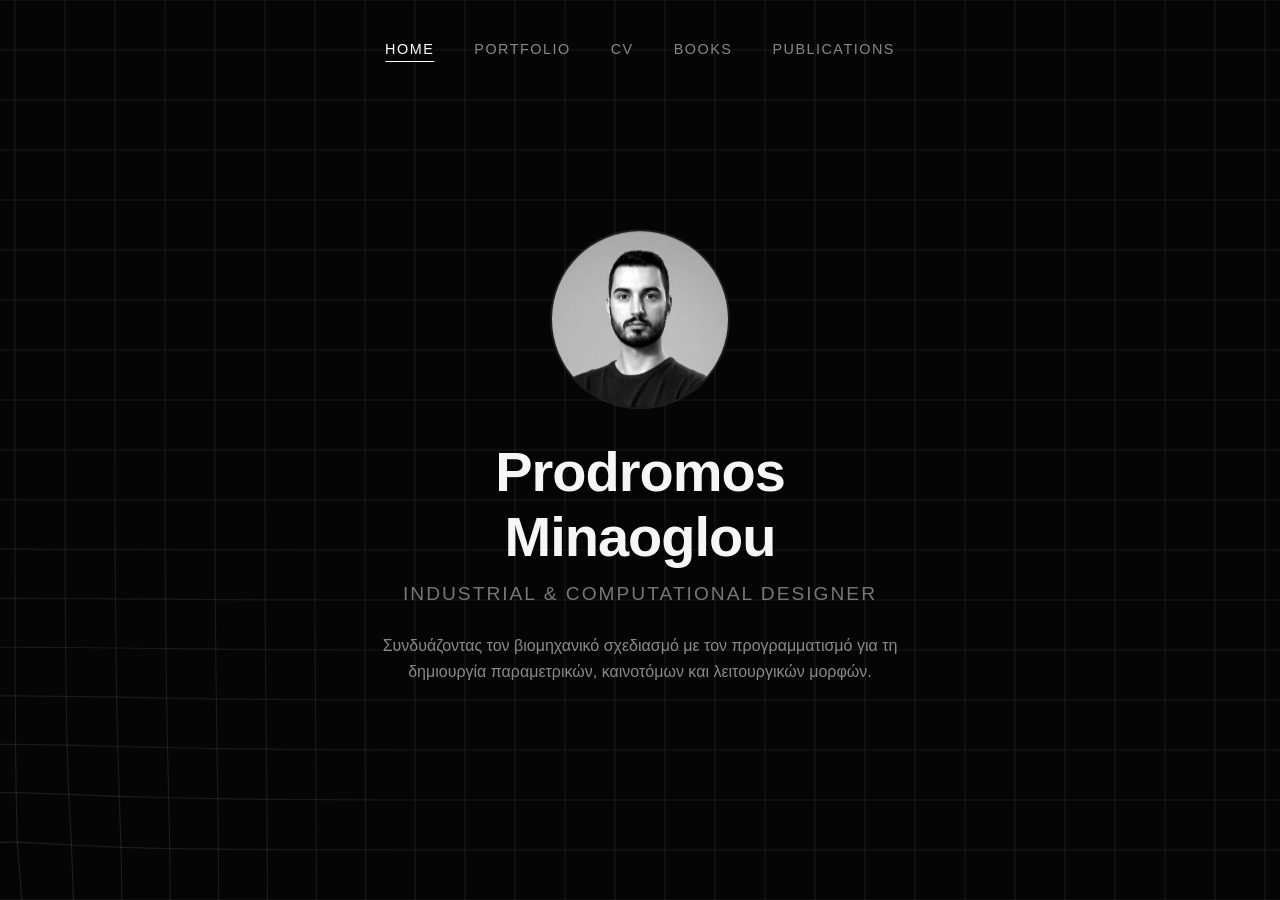
==== commit c8ac5ec3: "Add files via upload" ====
--- a/index.html
+++ b/index.html
@@ -30,7 +30,8 @@
     <main class="hero">
         <div class="hero-content">
             <div class="image-container">
-                <img src="https://i.postimg.cc/9f5CxN77/Screenshot-6.png" alt="Πορτρέτο του Prodromos Minaoglou" class="profile-img">
+                <!-- <img src="https://i.postimg.cc/9f5CxN77/Screenshot-6.png" alt="Πορτρέτο του Prodromos Minaoglou" class="profile-img">-->
+				<img src="images\my_pic.png" alt="Πορτρέτο του Prodromos Minaoglou" class="profile-img">
             </div>
             <h1 class="name">Prodromos Minaoglou</h1>
             <h2 class="title">Industrial & Computational Designer</h2>
--- a/style.css
+++ b/style.css
@@ -36,7 +36,7 @@
 body, html {
     width: 100%;
     height: 100%;
-    font-family: 'Space Grotesk', sans-serif;
+    font-family: 'Source Sans 3', sans-serif;
     background-color: var(--bg-color);
     color: var(--text-color);
     overflow: hidden; /* Κλειδώνει το scroll στο κυρίως body για να δουλέψει σωστά το εσωτερικό scroll */
@@ -83,6 +83,7 @@
     display: flex;
     justify-content: center;
     transition: transform 0.3s ease-in-out;
+	pointer-events: none;
 }
 
 .top-nav ul {
@@ -91,6 +92,7 @@
     flex-wrap: wrap;
     justify-content: center;
     gap: 40px;
+	pointer-events: auto;
 }
 
 .top-nav a {
@@ -153,12 +155,10 @@
     overflow-y: auto;
     padding-top: var(--nav-height);
     padding-bottom: 80px;
-    scrollbar-width: none; /* Απόκρυψη scrollbar σε Firefox */
-}
-
-.content-page::-webkit-scrollbar {
-    display: none; /* Απόκρυψη scrollbar σε Chrome/Safari */
-}
+    
+}
+
+
 
 .content-container {
     max-width: 750px;
@@ -234,52 +234,80 @@
     box-shadow: 0 0 30px rgba(255, 255, 255, 0.2);
 }
 
-/* 7. ΔΗΜΟΣΙΕΥΣΕΙΣ (Publications) */
-.pub-category {
-    margin-bottom: 50px;
-}
-
+
+
+
+
+
+
+/* ==========================================================================
+   Publications (Δημοσιεύσεις) - Ειδικά Στυλ Τυπογραφίας (Style: geometric sans-serif)
+   ========================================================================== */
+
+/* Γενικός επιλογέας για να εφαρμόσουμε τη γραμματοσειρά 'Space Grotesk' */
+.pub-category,
+.pub-list {
+    font-family: 'Space Grotesk', sans-serif;
+}
+
+.pub-category { 
+    margin-bottom: 50px; 
+}
+
+/* 1. "JOURNALS" (Τίτλος Κατηγορίας) */
 .pub-category h2 {
     font-size: 1.4rem;
-    border-bottom: 1px solid var(--accent-line);
-    padding-bottom: 10px;
-    margin-bottom: 25px;
-    font-weight: 500;
-    letter-spacing: 1px;
-    text-transform: uppercase;
-}
-
-.pub-list {
-    list-style: none;
-}
-
+    border-bottom: 1px solid rgba(255, 255, 255, 0.15); /* Αχνή γραμμή */
+    padding-bottom: 5px;
+    margin-bottom: 30px;
+    
+    color: var(--text-color); /* Λευκό */
+    font-weight: 500; /* Μέτριο βάρος */
+    text-transform: uppercase; /* Κεφαλαία */
+    letter-spacing: 0.25em; /* Σημαντική απόσταση γραμμάτων (π.χ. 4px) */
+}
+
+.pub-list { 
+    list-style: none; 
+    padding: 0; 
+}
+
+/* 2. Στοιχεία Λίστας (Περιοδικό, Έτος) */
 .pub-list li {
-    margin-bottom: 25px;
-    color: var(--text-grey);
+    margin-bottom: 15px;
+    color: var(--text-grey); /* Γκρι (π.χ. #888888) */
     font-size: 0.95rem;
-    line-height: 1.6;
-    font-weight: 300;
-}
-
+    line-height: 1.1;
+    font-weight: 300; /* Ελαφρύ βάρος */
+}
+
+/* 3. "Parametric Design..." (Τίτλος Άρθρου) */
 .pub-list strong {
-    color: var(--text-color);
+    color: var(--text-color); /* Λευκό */
     font-size: 1.1rem;
-    font-weight: 500;
-}
-
+    font-weight: 700; /* Έντονο βάρος (Bold) */
+    display: block; /* Για να μπαίνει ο τίτλος σε νέα γραμμή */
+    margin-bottom: -15px; /* Λίγος χώρος κάτω από τον τίτλο */
+	
+}
+
+/* 4. "Read Article ->" (Σύνδεσμος) */
 .pub-link {
-    color: var(--text-grey);
+    color: var(--text-grey); /* Γκρι */
     text-decoration: none;
     font-size: 0.85rem;
-    font-weight: 500;
+    font-weight: 300; /* Ελαφρύ βάρος */
+    transition: color 0.3s ease;
     display: inline-block;
     margin-top: 5px;
-    transition: color 0.3s ease;
-}
-
-.pub-link:hover {
-    color: var(--text-color);
-}
+}
+
+.pub-link:hover { 
+    color: var(--text-color); /* Λευκό στο hover */ 
+}
+
+
+
 
 /* 8. ΨΗΦΙΑΚΟ ΒΙΟΓΡΑΦΙΚΟ (CV Components) */
 .cv-digital-container {
@@ -321,10 +349,8 @@
     color: #333333;
     font-weight: 300;
     font-size: 0.95rem;
-    line-height: 1.2;                  
+    line-height: 1.0;
     text-align: justify;
-    font-family: 'Ubuntu', sans-serif;
-	
 }
 
 .cv-section li strong {
@@ -393,16 +419,326 @@
     .page-title { font-size: 2rem; margin-bottom: 20px; }
     .content-page { padding-top: 110px; }
 
-    .cv-digital-container { padding: 15px; }
-    .cv-section { padding: 20px; margin-bottom: 20px; }
-    .cv-section h3 { font-size: 1.1rem; margin-bottom: 15px; }
-    .cv-section li { font-size: 0.85rem; margin-bottom: 10px; }
-
-    .pub-category h2 { font-size: 1.15rem; }
-    .pub-list li { font-size: 0.85rem; }
+    .cv-digital-container { padding: 10px; }
+    .cv-section { padding: 10px; margin-bottom: 20px; }
+    .cv-section h3 { font-size: 1.0rem; margin-bottom: 15px; }
+    .cv-section li { font-size: 0.75rem; margin-bottom: 10px; }
+    .content-container { padding: 0 0px;}
+
+    .pub-category h2 { font-size: 1.2rem; padding: 0 20px; }
+    .pub-list li { font-size: 0.75rem; padding: 0 20px;}
+	.pub-list strong {font-size: 0.9rem;}
+	
+	.pub-list strong {margin-bottom: -10px;}
 }
 
 /* Native View Transitions (Chrome / Safari Edge Support) */
 @view-transition {
     navigation: auto;
 }
+
+/* Κουμπί Δημοσιεύσεων (Publications Link) - Τελική Μορφή */
+.cv-link-btn {
+     
+    display: inline-flex;
+    align-items: center;
+    justify-content: center;
+    
+    background-color: #ffffff;
+    color: #050505 !important;
+    
+    width: 35px;        
+    height: 20px;        
+    border-radius: 10px;
+    
+    
+    font-size: 1.5rem;  
+    text-decoration: none;
+      
+    vertical-align: middle; 
+    transition: all 0.2s ease;
+    line-height: 0;      /* 4. Το μηδενίζουμε για να μην μπερδεύει την κατακόρυφη στοίχιση */
+	-webkit-text-stroke: 0.4px #ffffff; 
+	position: relative;
+    top: -1.5px; 
+	
+}
+
+.cv-link-btn:hover {
+    background-color: #050505;
+    color: #ffffff !important;
+    -webkit-text-stroke: 0.4px #202020; 
+    
+
+}
+
+body[data-theme="light"] .cv-link-btn {
+    background-color: #ffffff;
+    color: #050505 !important;
+    border: 1px solid #ffffff;
+}
+
+body[data-theme="light"] .cv-link-btn:hover {
+    background-color: #202020;
+    color: #ffffff !important;
+}
+
+
+/* ==========================================================================
+   10. BOOKS PAGE STYLES (Tziola Publications)
+   ========================================================================== */
+
+/* Ανοίγουμε λίγο το πλάτος για να χωρέσουν άνετα δίπλα-δίπλα */
+.books-container {
+    max-width: 950px;
+}
+
+
+
+/* Οριζόντια Διαχωριστική Γραμμή (Απαλό βεραμάν/γαλάζιο) */
+.book-divider {
+    border: 0;
+    height: 1px;
+    background-color: #353535; 
+    margin: 20px 0;
+}
+
+/* Δομή Γραμμής Βιβλίου (Κείμενο Αριστερά - Εικόνα Δεξιά) */
+.book-row {
+    display: flex;
+    align-items: center;
+    justify-content: space-between;
+    gap: 30px;
+    margin: 20px 0;
+}
+
+/* Κεντράρισμα του κειμένου μέσα στον δικό του χώρο */
+.book-info {
+    flex: 1.2;
+    text-align: center;
+    display: flex;
+    flex-direction: column;
+    align-items: center;
+}
+
+.book-title {
+    font-size: 1.1rem;
+    font-weight: 700;
+    color: #000000;
+    margin-bottom: 25px;
+    letter-spacing: 0.5px;
+}
+
+/* Στυλ συγγραφέων */
+.book-authors {
+    font-size: 0.8rem;
+    font-weight: 700;
+    color: #000000;
+    line-height: 1.8;
+    margin-bottom: 35px;
+}
+
+/* Κεραμιδί/Κόκκινο χρώμα για τα ονόματα */
+.author-name {
+    text-decoration: none;
+    transition: opacity 0.3s ease;
+    color: #a13d33; 
+    margin: 0 4px;
+}
+
+/* Κουμπί BOOK */
+.book-btn {
+    background-color: #3a3b3c;
+    color: #ffffff;
+    text-decoration: none;
+    padding: 10px 14px;
+    font-weight: 700;
+    letter-spacing: 2px;
+    font-size: 0.95rem;
+    border-radius: 2px;
+    transition: background-color 0.3s ease;
+}
+
+.book-btn:hover {
+    background-color: #1a1a1a;
+    color: #ffffff;
+}
+
+/* Εικόνα Βιβλίου */
+.book-image {
+    flex: 0.8;
+    display: flex;
+    justify-content: center;
+}
+
+.book-image img {
+    max-width: 150px;
+    height: auto;
+    box-shadow: -5px 10px 25px rgba(0, 0, 0, 0.15); 
+}
+
+
+
+/* ==========================================================================
+   RESPONSIVE: Προσαρμογή για Κινητά
+   ========================================================================== */
+@media (max-width: 768px) {
+    .book-row {
+        flex-direction: column; /* Στα κινητά μπαίνουν το ένα κάτω από το άλλο */
+    }
+    
+    .book-image {
+        order: -1; /* Φέρνει την εικόνα του βιβλίου πάνω από το κείμενο στις μικρές οθόνες */
+        margin-bottom: 10px;
+    }
+
+    .tziola-title {
+        font-size: 1.5rem;
+    }
+	
+	.book-authors {
+		font-size: 0.7rem;
+		margin-bottom: 10px;
+		padding: 0 20px;
+		
+		
+		
+	}
+	
+	.book-title {
+		font-size: 0.7rem;
+	}
+
+    
+}
+	
+}
+
+
+/* ==========================================================================
+   11. IMAGE MODAL / LIGHTBOX (Εφέ Μεγέθυνσης Εικόνων)
+   ========================================================================== */
+
+/* Ο κέρσορας γίνεται 'χεράκι' και η εικόνα μεγαλώνει ελαφρώς στο hover για να δείξει ότι είναι κλικαρίσιμη */
+.book-image img {
+    cursor: pointer;
+    transition: transform 0.3s ease, box-shadow 0.3s ease;
+}
+
+.book-image img:hover {
+    transform: scale(1.05);
+}
+
+/* Το μαύρο φόντο που καλύπτει όλη την οθόνη */
+.modal {
+    display: none; /* Κρυφό από προεπιλογή */
+    position: fixed;
+    z-index: 9999; /* Πολύ υψηλό z-index για να είναι πάνω από όλα (nav, canvas κλπ) */
+    padding-top: 60px;
+    left: 0;
+    top: 0;
+    width: 100%;
+    height: 100%;
+    background-color: rgba(0, 0, 0, 0.85); /* Μαύρο με διαφάνεια */
+    backdrop-filter: blur(5px); /* Θόλωμα του φόντου από πίσω */
+}
+
+/* Η μεγάλη εικόνα στο κέντρο */
+.modal-content {
+    margin: auto;
+    display: block;
+    max-width: 90%;
+    max-height: 80vh; /* Δεν θα ξεπερνάει το 80% του ύψους της οθόνης */
+    object-fit: contain;
+    box-shadow: 0 5px 25px rgba(0,0,0,0.5);
+    animation: zoomIn 0.3s ease; /* Εφέ εμφάνισης */
+}
+
+/* Εφέ Zoom-in όταν ανοίγει */
+@keyframes zoomIn {
+    from { transform: scale(0.8); opacity: 0; }
+    to { transform: scale(1); opacity: 1; }
+}
+
+/* Το κουμπί κλεισίματος (X) πάνω δεξιά */
+.close-modal {
+    position: absolute;
+    top: 30px;
+    right: 40px;
+    color: #f1f1f1;
+    font-size: 40px;
+    font-weight: bold;
+    transition: 0.3s;
+    cursor: pointer;
+}
+
+.close-modal:hover,
+.close-modal:focus {
+    color: #a13d33;
+    text-decoration: none;
+    cursor: pointer;
+}
+
+
+
+
+/* ==========================================================================
+   12. PORTFOLIO PAGE STYLES (Ζευγαρωτές Εικόνες)
+   ========================================================================== */
+
+/* Δίνουμε μεγαλύτερο πλάτος στη σελίδα για να χωράνε άνετα οι δύο στήλες */
+.portfolio-container {
+    max-width: 1100px;
+}
+
+/* Δημιουργία πλέγματος 2 στηλών για υπολογιστές */
+.portfolio-grid {
+    display: grid;
+    grid-template-columns: repeat(2, 1fr); /* 1 στήλη αριστερά, 1 δεξιά */
+    gap: 25px; /* Απόσταση μεταξύ των εικόνων */
+    margin-top: 30px;
+    margin-bottom: 50px;
+}
+
+/* Στυλ για το πλαίσιο της κάθε εικόνας */
+.portfolio-item {
+    width: 100%;
+    overflow: hidden;
+    border-radius: 6px; /* Ελαφρώς στρογγυλεμένες γωνίες */
+    box-shadow: 0 4px 15px rgba(0, 0, 0, 0.08); /* Διακριτική σκιά */
+    transition: transform 0.3s ease, box-shadow 0.3s ease;
+}
+
+.portfolio-item img {
+    width: 100%;
+    height: auto;
+    display: block;
+    object-fit: cover;
+}
+
+/* Εφέ hover: Η εικόνα ανασηκώνεται ελαφρώς όταν περνάει το ποντίκι */
+.portfolio-item:hover {
+    transform: translateY(-4px);
+    box-shadow: 0 8px 25px rgba(0, 0, 0, 0.15);
+}
+
+/* RESPONSIVE: Μετατροπή σε 1 στήλη για κινητά */
+@media (max-width: 768px) {
+    .portfolio-grid {
+        grid-template-columns: 1fr; /* Μία εικόνα ανά σειρά */
+        gap: 15px; /* Μικρότερο κενό στα κινητά */
+    }
+    
+    .portfolio-container {
+        padding: 0 20px; /* Απόσταση από τις άκρες της οθόνης */
+    }
+}
+
+
+/* ==========================================================================
+   CUSTOM SCROLLBAR (Οπτικό εφέ κύκλου σε λεπτή γραμμή)
+   ========================================================================== */
+
+* {
+    scrollbar-color: var(--text-color) transparent;
+}
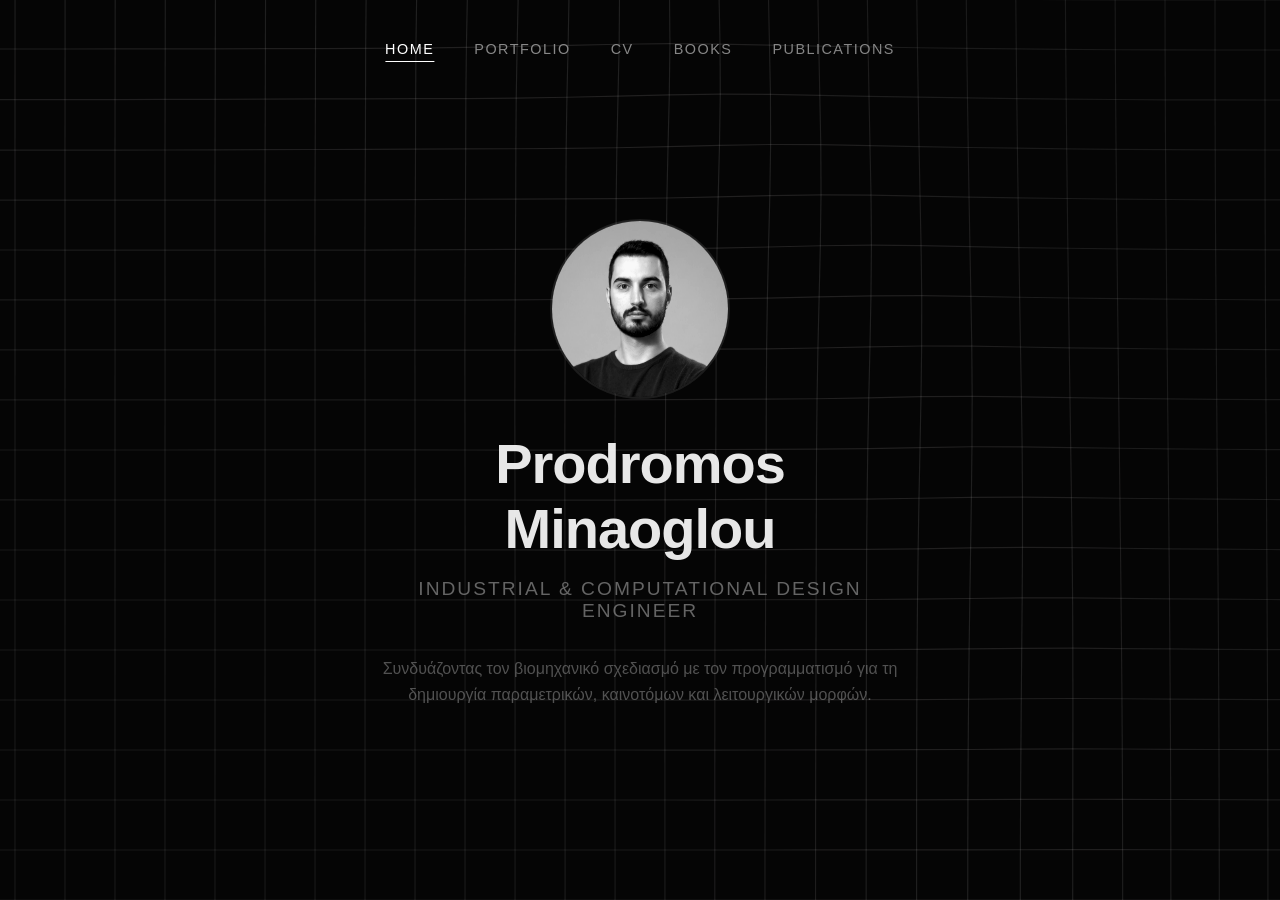
==== commit c9e16c71: "index.html" ====
--- a/index.html
+++ b/index.html
@@ -4,7 +4,7 @@
     <meta charset="UTF-8">
     <meta name="viewport" content="width=device-width, initial-scale=1.0">
     <meta name="description" content="Prodromos Minaoglou - Industrial & Computational Designer Portfolio">
-    <title>Industrial & Computational Designer | Home</title>
+    <title>Prodromos Minaoglou | Industrial & Computational Design Engineer | Home</title>
     
     <link rel="preconnect" href="https://fonts.googleapis.com">
     <link rel="preconnect" href="https://fonts.gstatic.com" crossorigin>
@@ -34,7 +34,7 @@
 				<img src="images\my_pic.png" alt="Πορτρέτο του Prodromos Minaoglou" class="profile-img">
             </div>
             <h1 class="name">Prodromos Minaoglou</h1>
-            <h2 class="title">Industrial & Computational Designer</h2>
+            <h2 class="title">Industrial & Computational Design Engineer</h2>
             <p class="description">
                 Συνδυάζοντας τον βιομηχανικό σχεδιασμό με τον προγραμματισμό για τη δημιουργία 
                 παραμετρικών, καινοτόμων και λειτουργικών μορφών.
@@ -45,4 +45,4 @@
     <script src="https://cdnjs.cloudflare.com/ajax/libs/gsap/3.12.2/gsap.min.js"></script>
     <script src="script.js"></script>
 </body>
-</html>+</html>
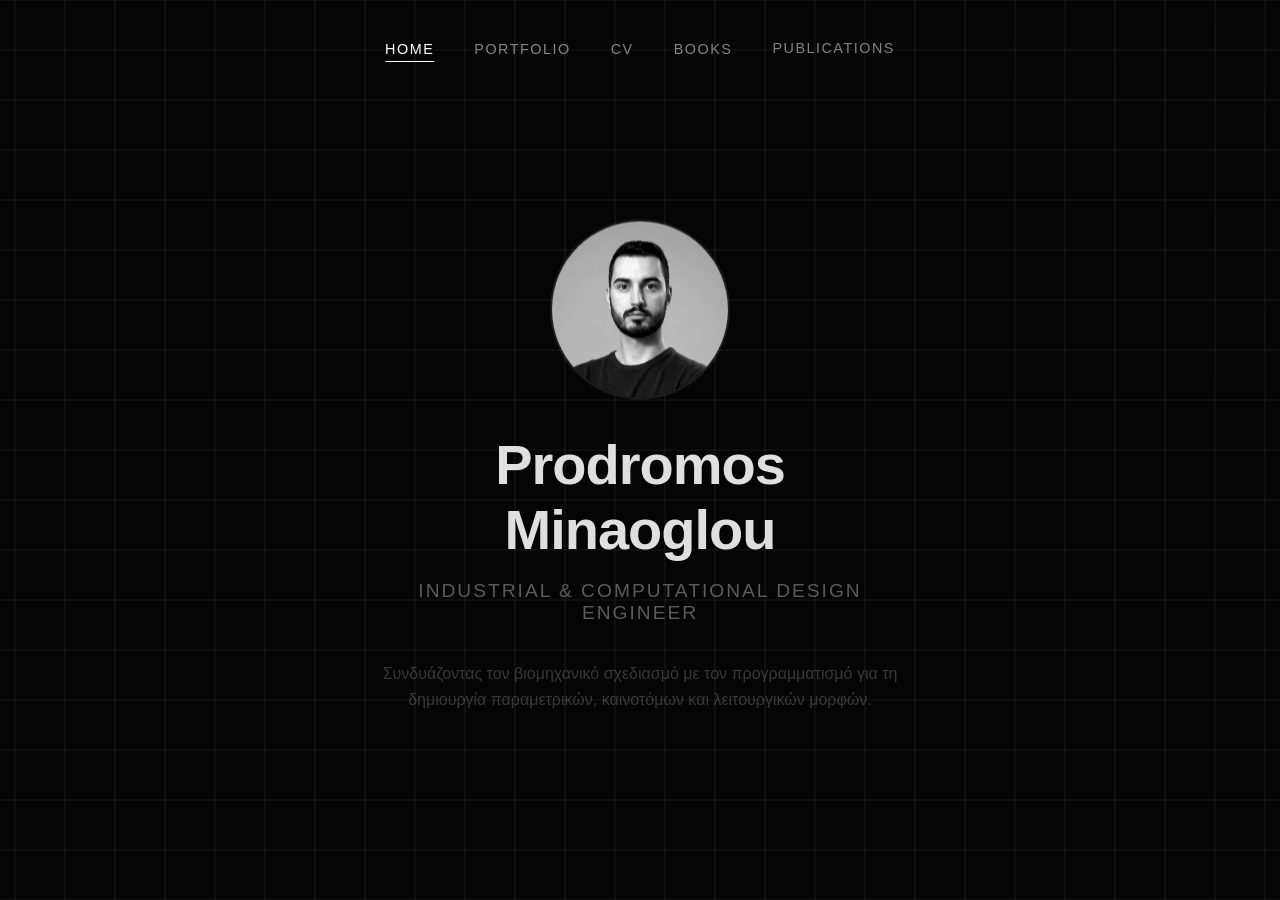
==== commit 7b916eb4: "Add files via upload" ====
--- a/index.html
+++ b/index.html
@@ -1,6 +1,7 @@
 <!DOCTYPE html>
 <html lang="el">
 <head>
+    <link rel="icon" type="image/png" href="images/icon.png">
     <meta charset="UTF-8">
     <meta name="viewport" content="width=device-width, initial-scale=1.0">
     <meta name="description" content="Prodromos Minaoglou - Industrial & Computational Designer Portfolio">
@@ -11,6 +12,8 @@
     <link href="https://fonts.googleapis.com/css2?family=Space+Grotesk:wght@300;500;700&display=swap" rel="stylesheet">
     
     <link rel="stylesheet" href="style.css">
+    
+
 </head>
 
 <body data-theme="dark">
@@ -45,4 +48,4 @@
     <script src="https://cdnjs.cloudflare.com/ajax/libs/gsap/3.12.2/gsap.min.js"></script>
     <script src="script.js"></script>
 </body>
-</html>
+</html>
